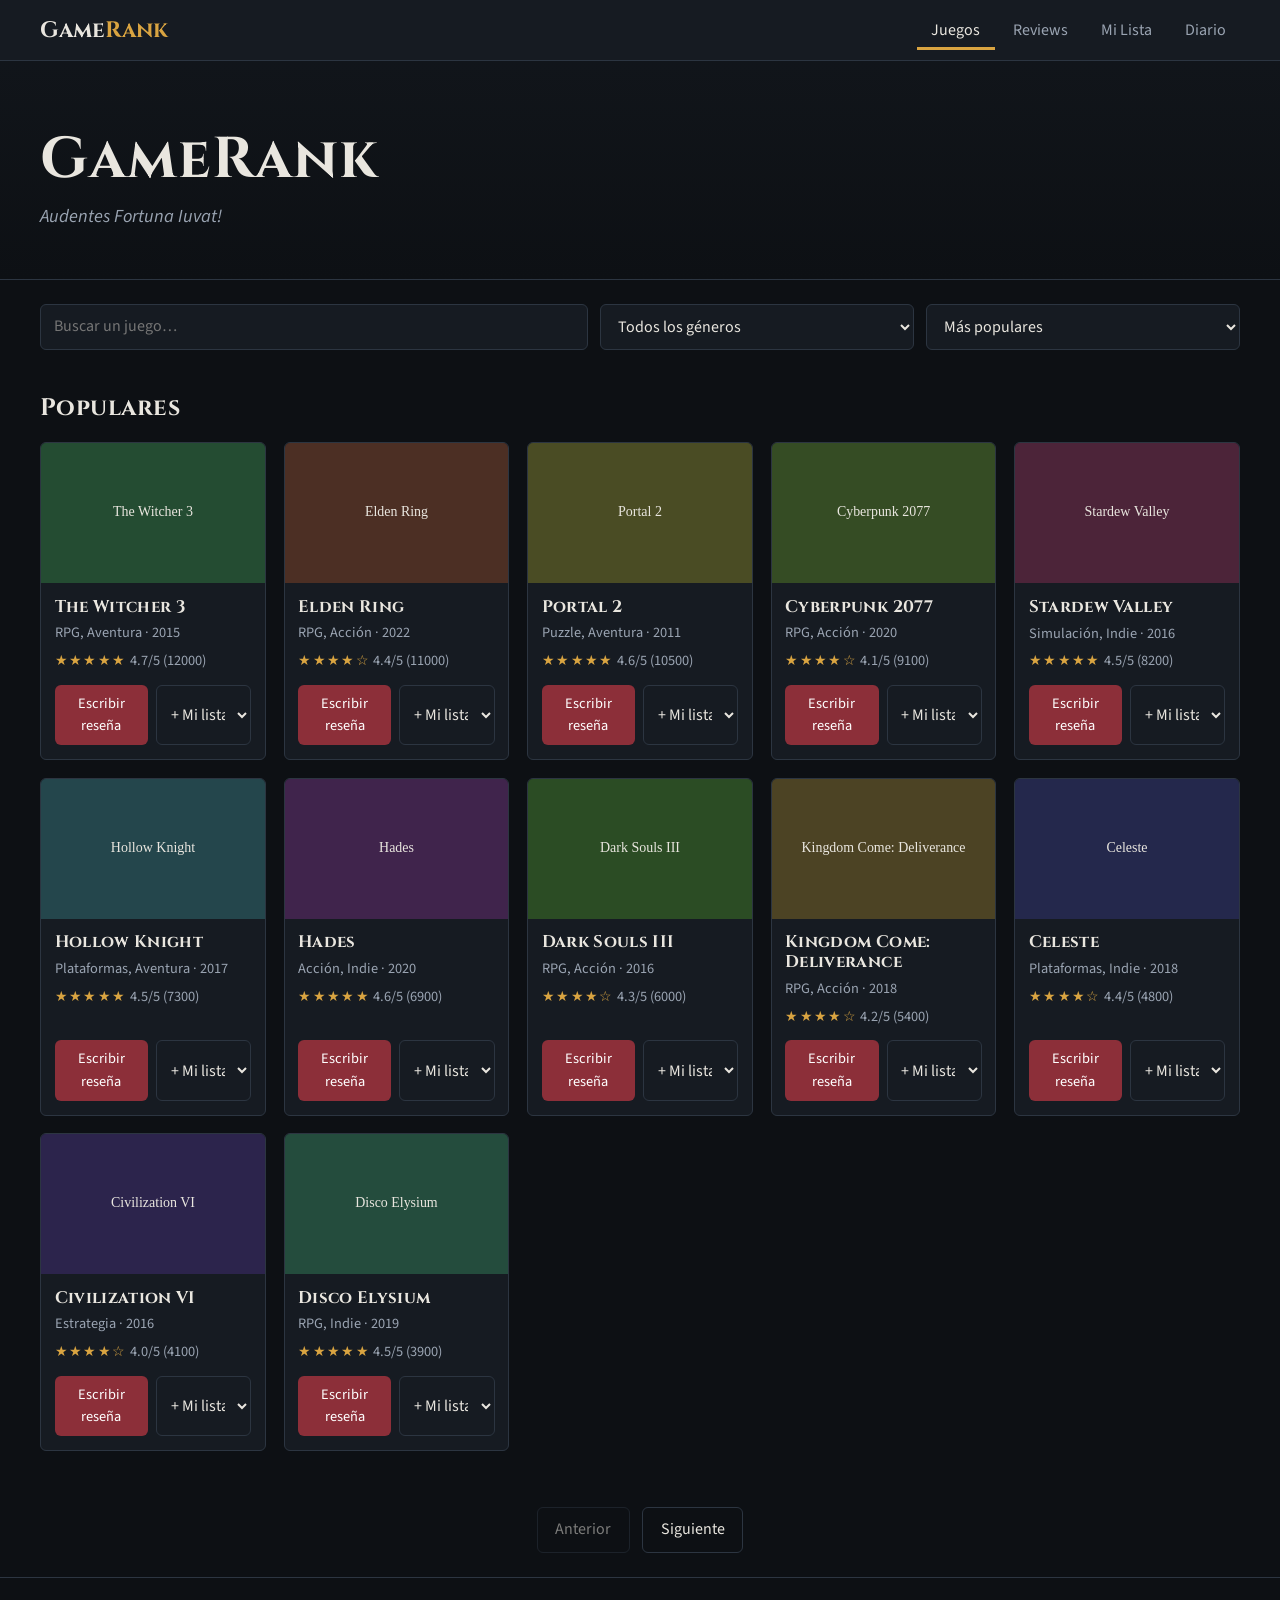
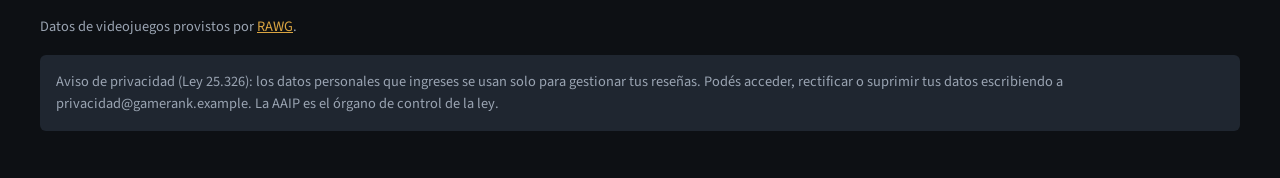
==== Gamerank_v3/index.html @ 9281ad5b "Gamerank v3 agregado con paginas de wishlist y diario, cambio de funcionalidades en index y reviews" ====
<!DOCTYPE html>
<html lang="es">
<head>
  <meta charset="UTF-8">
  <meta name="viewport" content="width=device-width, initial-scale=1.0">
  <meta name="description" content="GameRank: descubrí, puntuá y reseñá videojuegos.">
  <title>Juegos · GameRank</title>
  <link rel="preconnect" href="https://fonts.googleapis.com">
  <link href="https://fonts.googleapis.com/css2?family=Cinzel:wght@600;700&family=Source+Sans+3:wght@400;600&display=swap" rel="stylesheet">
  <link rel="stylesheet" href="css/styles.css">
</head>
<body>
  <header class="site-header">
    <div class="container">
      <a class="logo" href="index.html">Game<span>Rank</span></a>
      <button class="nav-toggle" aria-expanded="false" aria-controls="nav">Menú</button>
      <nav class="nav" id="nav" aria-label="Principal">
        <a href="index.html" aria-current="page">Juegos</a>
        <a href="reviews.html">Reviews</a>
        <a href="wishlist.html">Mi Lista</a>
        <a href="diario.html">Diario</a>
      </nav>
    </div>
  </header>

  <main>
    <section class="hero" style="--hero-img: url('imagenes/banner.webp');">
      <div class="container">
        <h1>GameRank</h1>
        <p>Audentes Fortuna Iuvat!</p>
      </div>
    </section>

    <div class="container">
      <form class="toolbar" id="filtros" role="search">
        <label class="sr-only" for="q">Buscar juego</label>
        <input type="search" id="q" placeholder="Buscar un juego…">
        <label class="sr-only" for="genero">Género</label>
        <select id="genero"><option value="">Todos los géneros</option></select>
        <label class="sr-only" for="orden">Ordenar por</label>
        <select id="orden">
          <option value="-added">Más populares</option>
          <option value="-rating">Mejor puntuados</option>
          <option value="-released">Más recientes</option>
          <option value="name">Nombre (A-Z)</option>
        </select>
      </form>

      <h2 id="titulo-lista">Populares</h2>
      <div id="resultados" class="grid" aria-live="polite"></div>
      <div id="pager" class="toolbar" style="justify-content:center"></div>
    </div>
  </main>

  <footer class="site-footer">
    <div class="container">
      <p>Datos de videojuegos provistos por <a href="https://rawg.io" target="_blank" rel="noopener">RAWG</a>.</p>
      <p class="privacy">Aviso de privacidad (Ley 25.326): los datos personales que ingreses se usan solo para gestionar tus reseñas. Podés acceder, rectificar o suprimir tus datos escribiendo a privacidad@gamerank.example. La AAIP es el órgano de control de la ley.</p>
    </div>
  </footer>

  <script src="js/demo-data.js"></script>
  <script src="js/app.js"></script>
  <script>
    const res = $('#resultados'), pager = $('#pager');
    let page = 1, guardados = new Map();

    async function cargarGeneros() {
      try {
        const data = await rawg('genres');
        $('#genero').append(...data.results.map(g => el('option', { value: g.slug }, g.name)));
      } catch { /* los filtros siguen funcionando sin géneros */ }
    }

    /* Dropdown "+ Mi lista": agrega el juego con el estado elegido o, si ya está, cambia su estado */
    function selectorLista(j, estadoActual) {
      const sel = el('select', { class: 'estado-select', 'aria-label': `Agregar ${j.name} a mi lista` },
        el('option', { value: '', disabled: true, selected: !estadoActual }, '+ Mi lista'),
        ...ESTADOS_LISTA.map(e => el('option', { value: e, selected: e === estadoActual }, e)));
      sel.addEventListener('change', async () => {
        if (guardados.has(j.id)) await WishlistStore.setEstado(j.id, sel.value);
        else await WishlistStore.add({
          id: j.id, name: j.name, background_image: j.background_image,
          genres: j.genres.map(g => g.name), released: j.released,
          rating: j.rating, ratings_count: j.ratings_count
        }, sel.value);
        guardados.set(j.id, sel.value);
      });
      return sel;
    }

    function tarjeta(j, estadoActual) {
      const generos = j.genres.map(g => g.name).slice(0, 2).join(', ') || 'Sin género';
      const anio = j.released ? j.released.slice(0, 4) : 's/f';
      return el('article', { class: 'card' },
        el('img', { src: j.background_image || '', alt: `Portada de ${j.name}`, loading: 'lazy' }),
        el('div', { class: 'card-body' },
          el('h3', {}, j.name),
          el('p', { class: 'meta' }, `${generos} · ${anio}`),
          el('p', { class: 'meta' }, el('span', { class: 'stars', 'aria-hidden': 'true' }, stars(Math.round(j.rating))), ` ${j.rating.toFixed(1)}/5 (${j.ratings_count})`),
          el('div', { class: 'card-actions' },
            el('a', { class: 'btn', href: `reviews.html?id=${j.id}&nombre=${encodeURIComponent(j.name)}` }, 'Escribir reseña'),
            selectorLista(j, estadoActual)
          )
        ));
    }

    async function buscar() {
      showStatus(res, 'Cargando juegos…');
      const q = $('#q').value.trim();
      try {
        const data = await rawg('games', { page, page_size: 12, search: q, genres: $('#genero').value, ordering: $('#orden').value });
        $('#titulo-lista').textContent = q ? `Resultados para “${q}”` : 'Populares';
        if (!data.results.length) return showStatus(res, 'No encontramos juegos con esos filtros. Probá otra búsqueda.');
        guardados = new Map((await WishlistStore.all()).map(x => [x.id, x.estado]));
        res.replaceChildren(...data.results.map(j => tarjeta(j, guardados.get(j.id))));
        pager.replaceChildren(
          el('button', { class: 'btn btn-ghost', disabled: page === 1, onclick: () => { page--; buscar(); } }, 'Anterior'),
          el('button', { class: 'btn btn-ghost', disabled: !data.next, onclick: () => { page++; buscar(); } }, 'Siguiente')
        );
      } catch (e) { showStatus(res, e.message, 'error'); pager.replaceChildren(); }
    }

    $('#filtros').addEventListener('submit', e => e.preventDefault());
    $('#q').addEventListener('input', debounce(() => { page = 1; buscar(); }));
    $('#genero').addEventListener('change', () => { page = 1; buscar(); });
    $('#orden').addEventListener('change', () => { page = 1; buscar(); });
    cargarGeneros(); buscar();
  </script>
</body>
</html>
---- Gamerank_v3/css/styles.css ----
/* ===== GameRank – estilos compartidos ===== */
:root {
  --bg: #0d1014;
  --surface: #161b22;
  --surface-2: #1f2630;
  --line: #2c3541;
  --text: #e9e6df;
  --muted: #9aa4b2;
  --gold: #d9a441;      /* estrellas y acentos */
  --wine: #8c2f39;      /* botones primarios */
  --wine-hover: #a63a46;
  --error: #ff8a80;
  --radius: 6px;
}
*, *::before, *::after { box-sizing: border-box; }
html { scroll-behavior: smooth; }
body {
  margin: 0; background: var(--bg); color: var(--text);
  font-family: 'Source Sans 3', 'Trebuchet MS', sans-serif; line-height: 1.55;
}
h1, h2, h3 { font-family: 'Cinzel', Georgia, serif; letter-spacing: .02em; line-height: 1.2; }
a { color: var(--gold); }
:focus-visible { outline: 3px solid var(--gold); outline-offset: 2px; }
.sr-only { position: absolute; width: 1px; height: 1px; overflow: hidden; clip: rect(0 0 0 0); }
.container { width: min(1200px, 100% - 2rem); margin-inline: auto; }

/* ----- Header / navegación ----- */
.site-header { position: sticky; top: 0; z-index: 10; background: var(--surface); border-bottom: 1px solid var(--line); }
.site-header .container { display: flex; align-items: center; justify-content: space-between; gap: 1rem; padding-block: .6rem; }
.logo { font-family: 'Cinzel', Georgia, serif; font-size: 1.4rem; font-weight: 700; color: var(--text); text-decoration: none; }
.logo span { color: var(--gold); }
.nav { display: flex; gap: .25rem; }
.nav a { color: var(--muted); text-decoration: none; padding: .5rem .9rem; border-radius: var(--radius); }
.nav a:hover { color: var(--text); background: var(--surface-2); }
.nav a[aria-current="page"] { color: var(--text); box-shadow: inset 0 -3px 0 var(--gold); border-radius: 0; }
.nav-toggle { display: none; background: none; border: 1px solid var(--line); color: var(--text); padding: .4rem .7rem; border-radius: var(--radius); font-size: 1rem; }
@media (max-width: 640px) {
  .nav-toggle { display: block; }
  .nav { display: none; position: absolute; top: 100%; left: 0; right: 0; flex-direction: column; background: var(--surface); border-bottom: 1px solid var(--line); padding: .5rem 1rem; }
  .nav.open { display: flex; }
}

/* ----- Hero ----- */
.hero { padding: 4rem 0 3rem; border-bottom: 1px solid var(--line);
  background: linear-gradient(180deg, rgba(13,16,20,.55), var(--bg)), var(--hero-img, none) center/cover, var(--surface); }
.hero h1 { font-size: clamp(2rem, 6vw, 3.6rem); margin: 0; }
.hero p { margin: .5rem 0 0; font-style: italic; color: var(--muted); font-size: 1.15rem; }

/* ----- Controles ----- */
.toolbar { display: flex; flex-wrap: wrap; gap: .75rem; padding-block: 1.5rem; }
input, select, textarea, button { font: inherit; }
input[type="search"], input[type="text"], input[type="email"], select, textarea {
  background: var(--surface); color: var(--text); border: 1px solid var(--line);
  border-radius: var(--radius); padding: .6rem .8rem; width: 100%;
}
.toolbar input[type="search"] { flex: 2 1 240px; }
.toolbar select { flex: 1 1 160px; width: auto; }
.btn { background: var(--wine); color: #fff; border: 0; border-radius: var(--radius); padding: .6rem 1.1rem; cursor: pointer; text-decoration: none; display: inline-block; }
.btn:hover { background: var(--wine-hover); }
.btn:disabled { opacity: .5; cursor: not-allowed; }
.btn-ghost { background: transparent; border: 1px solid var(--line); color: var(--text); }
.btn-ghost:hover { background: var(--surface-2); }

/* ----- Grilla de juegos (CSS Grid, sin floats) ----- */
.grid { display: grid; grid-template-columns: repeat(auto-fill, minmax(220px, 1fr)); gap: 1.1rem; padding-bottom: 2rem; }
.card { background: var(--surface); border: 1px solid var(--line); border-radius: var(--radius); overflow: hidden; display: flex; flex-direction: column; }
.card:hover { border-color: var(--gold); }
.card img { width: 100%; aspect-ratio: 16/10; object-fit: cover; display: block; background: var(--surface-2); }
.card-body { padding: .85rem; display: flex; flex-direction: column; gap: .35rem; flex: 1; }
.card h3 { margin: 0; font-size: 1.05rem; }
.meta { color: var(--muted); font-size: .9rem; margin: 0; }
.card .btn { margin-top: auto; text-align: center; }
.stars { color: var(--gold); letter-spacing: .1em; white-space: nowrap; }

/* ----- Estados (cargando / error / vacío) ----- */
.status { padding: 2rem; text-align: center; color: var(--muted); border: 1px dashed var(--line); border-radius: var(--radius); margin-bottom: 2rem; }
.status.error { color: var(--error); border-color: var(--error); }

/* ----- Reviews ----- */
.layout-2col { display: grid; grid-template-columns: minmax(280px, 380px) 1fr; gap: 2rem; padding-block: 2rem; align-items: start; }
@media (max-width: 800px) { .layout-2col { grid-template-columns: 1fr; } }
.panel { background: var(--surface); border: 1px solid var(--line); border-radius: var(--radius); padding: 1.25rem; }
.panel h2 { margin-top: 0; font-size: 1.3rem; }
.field { margin-bottom: 1rem; }
.field label, .field legend { display: block; margin-bottom: .3rem; font-weight: 600; }
.field-error { color: var(--error); font-size: .9rem; min-height: 1.2em; margin: .2rem 0 0; }
fieldset { border: 0; padding: 0; margin: 0 0 1rem; }
.check { display: flex; gap: .5rem; align-items: flex-start; font-size: .92rem; color: var(--muted); }
.check input { margin-top: .3rem; }

/* Selector de estrellas accesible: radios + labels */
.star-input { display: inline-flex; flex-direction: row-reverse; justify-content: flex-end; }
.star-input input { position: absolute; opacity: 0; }
.star-input label { font-size: 2rem; color: var(--line); cursor: pointer; margin: 0; line-height: 1; padding-right: .1em; }
.star-input label:hover, .star-input label:hover ~ label,
.star-input input:checked ~ label { color: var(--gold); }
.star-input input:focus-visible + label { outline: 3px solid var(--gold); outline-offset: 2px; }

.review { border-bottom: 1px solid var(--line); padding: 1rem 0; display: grid; gap: .3rem; }
.review:last-child { border-bottom: 0; }
.review h3 { margin: 0; font-size: 1.1rem; }
.review p { margin: 0; }
.review-actions { display: flex; gap: .5rem; margin-top: .4rem; }
.list-head { display: flex; justify-content: space-between; align-items: center; gap: 1rem; flex-wrap: wrap; margin-bottom: .5rem; }
.list-head select { width: auto; }

/* ----- Wishlist ----- */
.card-actions { margin-top: auto; display: flex; gap: .5rem; flex-wrap: wrap; padding-top: .4rem; }
.card-actions .btn { flex: 1; margin-top: 0; font-size: .9rem; padding: .5rem .6rem; text-align: center; }
.tabs { display: flex; flex-wrap: wrap; gap: .5rem; padding-block: 1.5rem 1rem; }
.tab { background: var(--surface); color: var(--muted); border: 1px solid var(--line); border-radius: 999px; padding: .45rem 1rem; cursor: pointer; }
.tab:hover { color: var(--text); }
.tab[aria-pressed="true"] { background: var(--gold); border-color: var(--gold); color: #1a1405; font-weight: 600; }
.card select { padding: .4rem .6rem; }
.page-head { padding-top: 1.75rem; }
.page-head h2 { margin: 0 0 .25rem; }

/* ----- Footer + aviso de privacidad ----- */
.site-footer { border-top: 1px solid var(--line); padding: 1.5rem 0 2rem; color: var(--muted); font-size: .9rem; }
.privacy { background: var(--surface-2); padding: 1rem; border-radius: var(--radius); margin-top: 1rem; }
@media (prefers-reduced-motion: reduce) { html { scroll-behavior: auto; } }
.grid > .status { grid-column: 1 / -1; }

.card-actions select { flex: 1; min-width: 0; }

/* ----- Diario / perfil ----- */
.profile-head { display: flex; align-items: center; gap: 1rem; padding-block: 2rem 1rem; }
.avatar { width: 64px; height: 64px; border-radius: 50%; background: var(--wine); display: grid; place-items: center; font-family: 'Cinzel', Georgia, serif; font-size: 1.8rem; }
.profile-head h1 { margin: 0; font-size: 1.8rem; }
.stats { display: grid; grid-template-columns: repeat(auto-fit, minmax(150px, 1fr)); gap: 1rem; margin-bottom: 1.5rem; }
.stat { background: var(--surface); border: 1px solid var(--line); border-radius: var(--radius); padding: 1rem; }
.stat strong { display: block; font-family: 'Cinzel', Georgia, serif; font-size: 2rem; color: var(--gold); line-height: 1.1; }
.stat span { color: var(--muted); font-size: .9rem; }
.dist-row { display: grid; grid-template-columns: 3.2rem 1fr 2rem; gap: .6rem; align-items: center; margin-bottom: .35rem; font-size: .9rem; }
.dist-bar { background: var(--surface-2); height: .7rem; border-radius: 99px; overflow: hidden; }
.dist-bar > i { display: block; height: 100%; background: var(--gold); }
.month { font-size: 1rem; text-transform: capitalize; color: var(--muted); border-bottom: 1px solid var(--line); padding-bottom: .4rem; margin: 1.5rem 0 .5rem; }
.entry { display: grid; grid-template-columns: 2.5rem 1fr auto; gap: .9rem; padding: .8rem 0; border-bottom: 1px solid var(--line); align-items: start; }
.entry .day { font-family: 'Cinzel', Georgia, serif; font-size: 1.4rem; color: var(--muted); text-align: center; }
.entry h3 { margin: 0; font-size: 1.05rem; }
.entry p { margin: .2rem 0 0; }
.badge { display: inline-block; font-size: .8rem; padding: .15rem .6rem; border-radius: 99px; border: 1px solid var(--line); color: var(--muted); align-self: flex-start; }
.badge[data-estado="Quiero jugarlo"] { color: var(--gold); border-color: var(--gold); }
.badge[data-estado="Abandonado"] { color: var(--error); border-color: var(--error); }
.profile-list { padding-bottom: 2rem; }
.profile-list .tabs { padding-block: .5rem 1rem; }
.grid.compact { grid-template-columns: repeat(auto-fill, minmax(170px, 1fr)); }
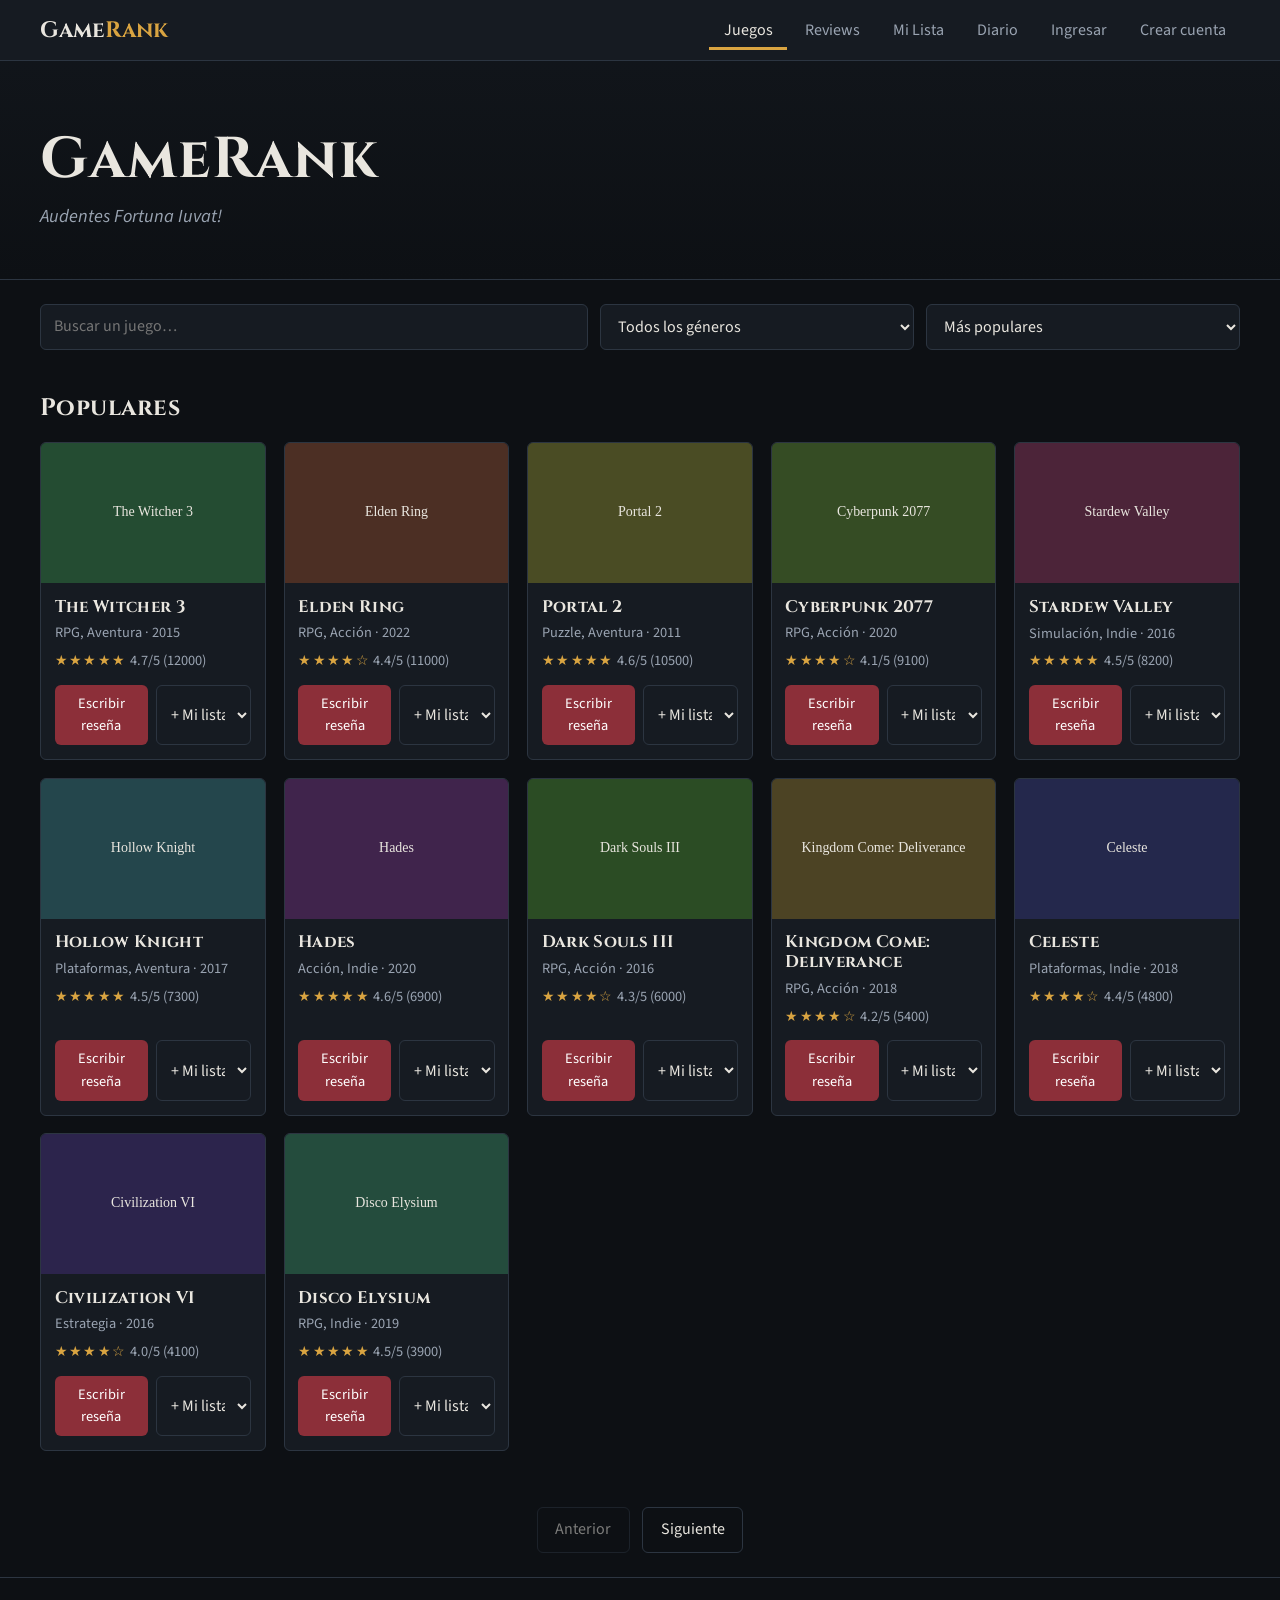
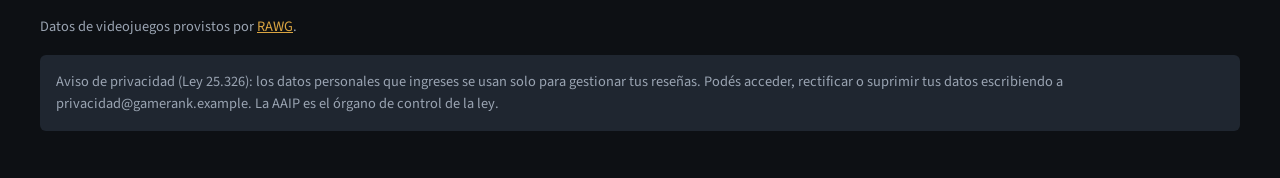
==== commit a9fd22ce: "Add login and registration frontend" ====
--- a/Gamerank_v3/index.html
+++ b/Gamerank_v3/index.html
@@ -8,6 +8,7 @@
   <link rel="preconnect" href="https://fonts.googleapis.com">
   <link href="https://fonts.googleapis.com/css2?family=Cinzel:wght@600;700&family=Source+Sans+3:wght@400;600&display=swap" rel="stylesheet">
   <link rel="stylesheet" href="css/styles.css">
+  <link rel="stylesheet" href="css/auth.css">
 </head>
 <body>
   <header class="site-header">
@@ -19,9 +20,14 @@
         <a href="reviews.html">Reviews</a>
         <a href="wishlist.html">Mi Lista</a>
         <a href="diario.html">Diario</a>
+        <div class="auth-nav" id="auth-nav">
+          <a href="login.html">Ingresar</a>
+          <a href="register.html">Crear cuenta</a>
+        </div>
       </nav>
     </div>
   </header>
+  <p class="container session-status" id="session-status" role="status" hidden></p>
 
   <main>
     <section class="hero" style="--hero-img: url('imagenes/banner.webp');">
@@ -61,6 +67,7 @@
 
   <script src="js/demo-data.js"></script>
   <script src="js/app.js"></script>
+  <script src="js/auth.js"></script>
   <script>
     const res = $('#resultados'), pager = $('#pager');
     let page = 1, guardados = new Map();
--- a/Gamerank_v3/css/auth.css
+++ b/Gamerank_v3/css/auth.css
@@ -0,0 +1,27 @@
+[hidden] { display: none !important; }
+.site-header .container { flex-wrap: wrap; }
+.nav { align-items: center; flex-wrap: wrap; }
+.auth-nav { display: flex; align-items: center; gap: .25rem; flex-wrap: wrap; }
+.session-user { color: var(--gold); padding: .5rem .9rem; overflow-wrap: anywhere; max-width: 16rem; }
+.auth-nav .btn { padding: .5rem .9rem; }
+.session-status { color: var(--gold); padding-block: .75rem; margin-block: 0; overflow-wrap: anywhere; }
+.auth-main { min-height: 70vh; padding-block: clamp(2rem, 6vw, 4rem); }
+.auth-panel { width: min(100%, 480px); margin-inline: auto; padding: clamp(1.25rem, 4vw, 2rem); }
+.auth-panel h1 { margin: 0 0 .5rem; font-size: clamp(1.5rem, 5vw, 2rem); }
+.auth-intro { color: var(--muted); margin: 0 0 1.5rem; }
+.auth-panel input[type="password"] { background: var(--surface); color: var(--text); border: 1px solid var(--line); border-radius: var(--radius); padding: .6rem .8rem; width: 100%; }
+.auth-panel [aria-invalid="true"] { border-color: var(--error); }
+.auth-panel .check { display: flex; font-weight: 400; }
+.auth-panel .check input { flex-shrink: 0; accent-color: var(--gold); }
+.auth-panel .btn { width: 100%; }
+.auth-panel .field-error:empty { display: none; }
+.auth-panel .meta { margin-top: .35rem; }
+.auth-switch { text-align: center; margin: 1.25rem 0 0; }
+.auth-form-status { color: var(--error); overflow-wrap: anywhere; margin: 0 0 1rem; }
+.auth-form-status:empty { display: none; }
+@media (max-width: 640px) {
+  .nav { align-items: stretch; }
+  .auth-nav { align-items: stretch; flex-direction: column; border-top: 1px solid var(--line); margin-top: .25rem; padding-top: .5rem; }
+  .session-user { max-width: none; }
+  .auth-nav .btn { text-align: left; }
+}
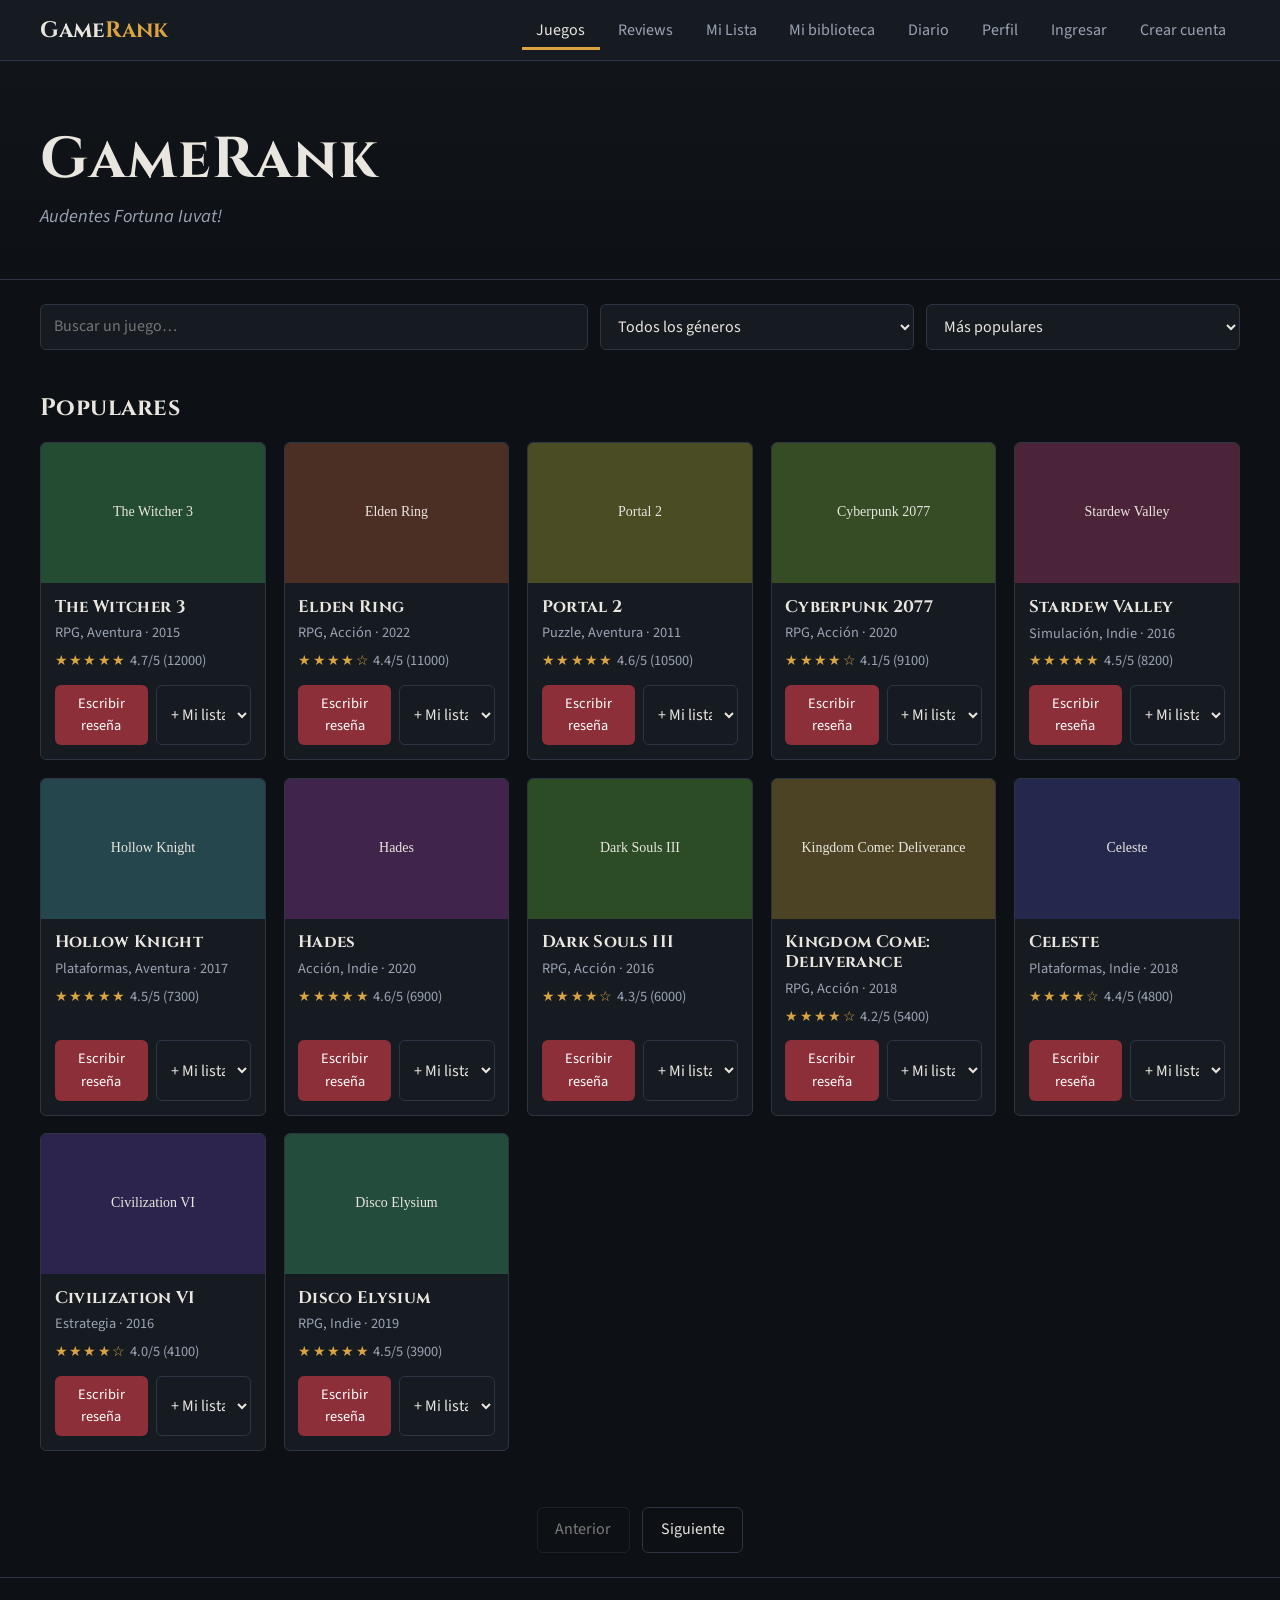
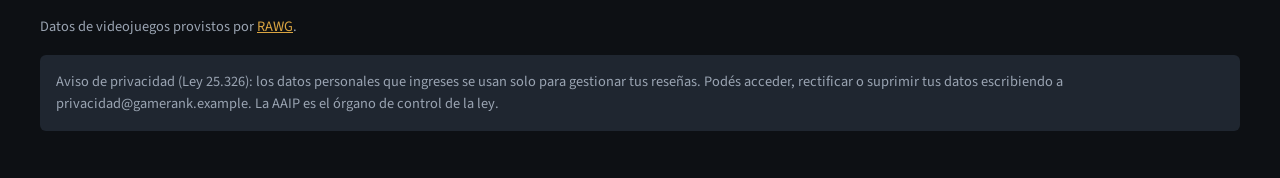
==== commit 11b61c9e: "Agrego links de biblioteca y perfil al menú" ====
--- a/Gamerank_v3/index.html
+++ b/Gamerank_v3/index.html
@@ -16,15 +16,17 @@
       <a class="logo" href="index.html">Game<span>Rank</span></a>
       <button class="nav-toggle" aria-expanded="false" aria-controls="nav">Menú</button>
       <nav class="nav" id="nav" aria-label="Principal">
-        <a href="index.html" aria-current="page">Juegos</a>
-        <a href="reviews.html">Reviews</a>
-        <a href="wishlist.html">Mi Lista</a>
-        <a href="diario.html">Diario</a>
-        <div class="auth-nav" id="auth-nav">
-          <a href="login.html">Ingresar</a>
-          <a href="register.html">Crear cuenta</a>
-        </div>
-      </nav>
+  <a href="index.html" aria-current="page">Juegos</a>
+  <a href="reviews.html">Reviews</a>
+  <a href="wishlist.html">Mi Lista</a>
+  <a href="biblioteca.html">Mi biblioteca</a>
+  <a href="diario.html">Diario</a>
+  <a href="perfil.html">Perfil</a>
+  <div class="auth-nav" id="auth-nav">
+    <a href="login.html">Ingresar</a>
+    <a href="register.html">Crear cuenta</a>
+  </div>
+</nav>
     </div>
   </header>
   <p class="container session-status" id="session-status" role="status" hidden></p>
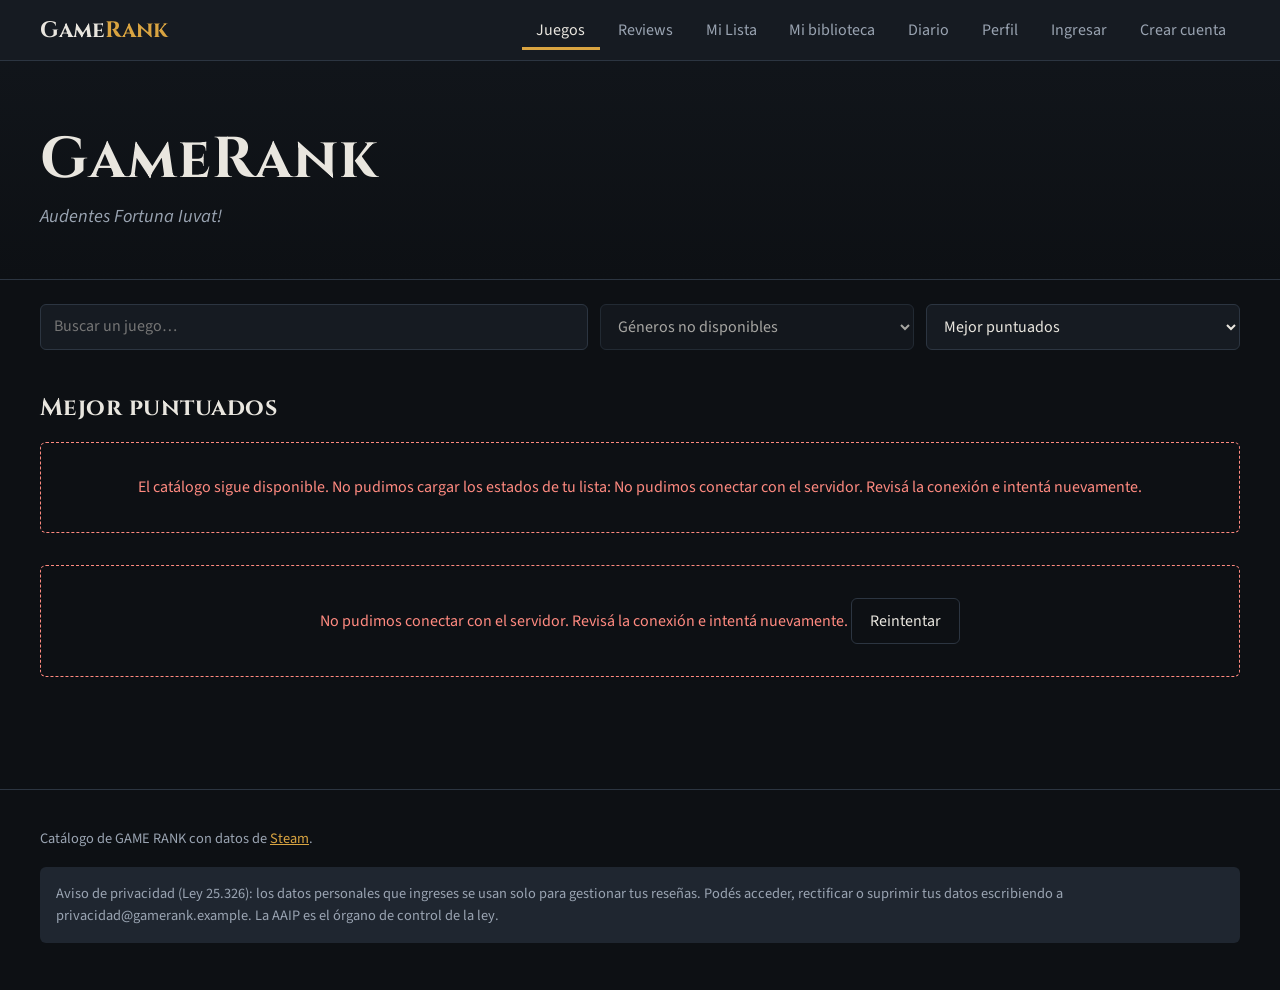
==== commit fb235297: "Integrate frontend backend and account editing" ====
--- a/Gamerank_v3/index.html
+++ b/Gamerank_v3/index.html
@@ -42,19 +42,20 @@
     <div class="container">
       <form class="toolbar" id="filtros" role="search">
         <label class="sr-only" for="q">Buscar juego</label>
-        <input type="search" id="q" placeholder="Buscar un juego…">
+        <input type="search" id="q" placeholder="Buscar un juego…" maxlength="100">
         <label class="sr-only" for="genero">Género</label>
         <select id="genero"><option value="">Todos los géneros</option></select>
         <label class="sr-only" for="orden">Ordenar por</label>
         <select id="orden">
-          <option value="-added">Más populares</option>
-          <option value="-rating">Mejor puntuados</option>
-          <option value="-released">Más recientes</option>
-          <option value="name">Nombre (A-Z)</option>
+          <option value="puntuacion">Mejor puntuados</option>
+          <option value="lanzamiento">Más recientes</option>
+          <option value="titulo">Nombre (A-Z)</option>
         </select>
       </form>
 
-      <h2 id="titulo-lista">Populares</h2>
+      <h2 id="titulo-lista">Mejor puntuados</h2>
+      <div id="catalogo-aviso" aria-live="polite"></div>
+      <div id="personal-aviso" aria-live="polite"></div>
       <div id="resultados" class="grid" aria-live="polite"></div>
       <div id="pager" class="toolbar" style="justify-content:center"></div>
     </div>
@@ -62,79 +63,14 @@
 
   <footer class="site-footer">
     <div class="container">
-      <p>Datos de videojuegos provistos por <a href="https://rawg.io" target="_blank" rel="noopener">RAWG</a>.</p>
+      <p>Catálogo de GAME RANK con datos de <a href="https://store.steampowered.com" target="_blank" rel="noopener">Steam</a>.</p>
       <p class="privacy">Aviso de privacidad (Ley 25.326): los datos personales que ingreses se usan solo para gestionar tus reseñas. Podés acceder, rectificar o suprimir tus datos escribiendo a privacidad@gamerank.example. La AAIP es el órgano de control de la ley.</p>
     </div>
   </footer>
 
-  <script src="js/demo-data.js"></script>
   <script src="js/app.js"></script>
+  <script src="js/api.js"></script>
   <script src="js/auth.js"></script>
-  <script>
-    const res = $('#resultados'), pager = $('#pager');
-    let page = 1, guardados = new Map();
-
-    async function cargarGeneros() {
-      try {
-        const data = await rawg('genres');
-        $('#genero').append(...data.results.map(g => el('option', { value: g.slug }, g.name)));
-      } catch { /* los filtros siguen funcionando sin géneros */ }
-    }
-
-    /* Dropdown "+ Mi lista": agrega el juego con el estado elegido o, si ya está, cambia su estado */
-    function selectorLista(j, estadoActual) {
-      const sel = el('select', { class: 'estado-select', 'aria-label': `Agregar ${j.name} a mi lista` },
-        el('option', { value: '', disabled: true, selected: !estadoActual }, '+ Mi lista'),
-        ...ESTADOS_LISTA.map(e => el('option', { value: e, selected: e === estadoActual }, e)));
-      sel.addEventListener('change', async () => {
-        if (guardados.has(j.id)) await WishlistStore.setEstado(j.id, sel.value);
-        else await WishlistStore.add({
-          id: j.id, name: j.name, background_image: j.background_image,
-          genres: j.genres.map(g => g.name), released: j.released,
-          rating: j.rating, ratings_count: j.ratings_count
-        }, sel.value);
-        guardados.set(j.id, sel.value);
-      });
-      return sel;
-    }
-
-    function tarjeta(j, estadoActual) {
-      const generos = j.genres.map(g => g.name).slice(0, 2).join(', ') || 'Sin género';
-      const anio = j.released ? j.released.slice(0, 4) : 's/f';
-      return el('article', { class: 'card' },
-        el('img', { src: j.background_image || '', alt: `Portada de ${j.name}`, loading: 'lazy' }),
-        el('div', { class: 'card-body' },
-          el('h3', {}, j.name),
-          el('p', { class: 'meta' }, `${generos} · ${anio}`),
-          el('p', { class: 'meta' }, el('span', { class: 'stars', 'aria-hidden': 'true' }, stars(Math.round(j.rating))), ` ${j.rating.toFixed(1)}/5 (${j.ratings_count})`),
-          el('div', { class: 'card-actions' },
-            el('a', { class: 'btn', href: `reviews.html?id=${j.id}&nombre=${encodeURIComponent(j.name)}` }, 'Escribir reseña'),
-            selectorLista(j, estadoActual)
-          )
-        ));
-    }
-
-    async function buscar() {
-      showStatus(res, 'Cargando juegos…');
-      const q = $('#q').value.trim();
-      try {
-        const data = await rawg('games', { page, page_size: 12, search: q, genres: $('#genero').value, ordering: $('#orden').value });
-        $('#titulo-lista').textContent = q ? `Resultados para “${q}”` : 'Populares';
-        if (!data.results.length) return showStatus(res, 'No encontramos juegos con esos filtros. Probá otra búsqueda.');
-        guardados = new Map((await WishlistStore.all()).map(x => [x.id, x.estado]));
-        res.replaceChildren(...data.results.map(j => tarjeta(j, guardados.get(j.id))));
-        pager.replaceChildren(
-          el('button', { class: 'btn btn-ghost', disabled: page === 1, onclick: () => { page--; buscar(); } }, 'Anterior'),
-          el('button', { class: 'btn btn-ghost', disabled: !data.next, onclick: () => { page++; buscar(); } }, 'Siguiente')
-        );
-      } catch (e) { showStatus(res, e.message, 'error'); pager.replaceChildren(); }
-    }
-
-    $('#filtros').addEventListener('submit', e => e.preventDefault());
-    $('#q').addEventListener('input', debounce(() => { page = 1; buscar(); }));
-    $('#genero').addEventListener('change', () => { page = 1; buscar(); });
-    $('#orden').addEventListener('change', () => { page = 1; buscar(); });
-    cargarGeneros(); buscar();
-  </script>
+  <script src="js/catalogo.js"></script>
 </body>
 </html>
--- a/Gamerank_v3/css/styles.css
+++ b/Gamerank_v3/css/styles.css
@@ -49,7 +49,7 @@
 /* ----- Controles ----- */
 .toolbar { display: flex; flex-wrap: wrap; gap: .75rem; padding-block: 1.5rem; }
 input, select, textarea, button { font: inherit; }
-input[type="search"], input[type="text"], input[type="email"], select, textarea {
+input[type="search"], input[type="text"], input[type="email"], .field input[type="password"], select, textarea {
   background: var(--surface); color: var(--text); border: 1px solid var(--line);
   border-radius: var(--radius); padding: .6rem .8rem; width: 100%;
 }
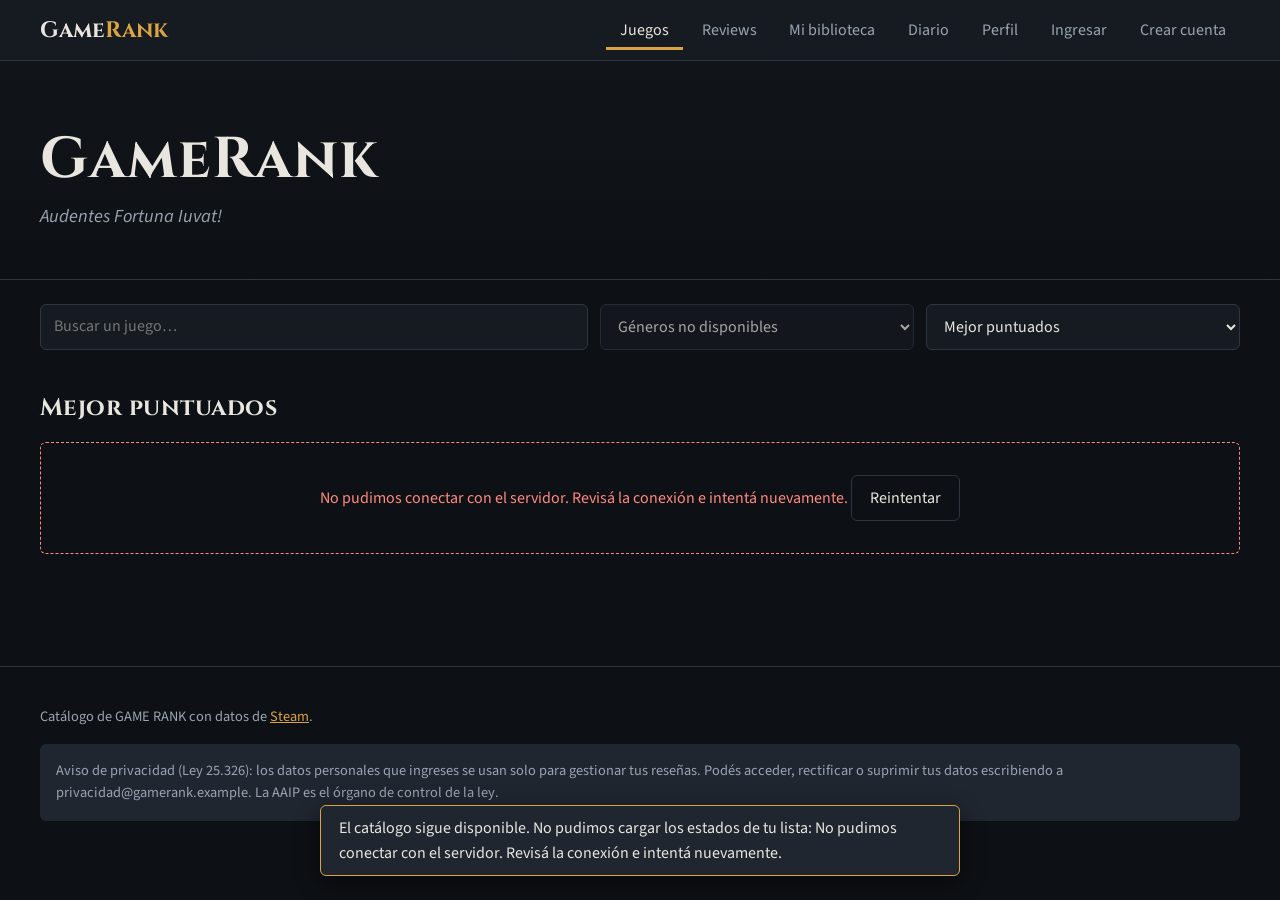
==== commit dd84d5bc: "Agregar pantalla de administracion para moderacion, roles, auditoria y respaldos" ====
--- a/Gamerank_v3/index.html
+++ b/Gamerank_v3/index.html
@@ -11,28 +11,8 @@
   <link rel="stylesheet" href="css/auth.css">
 </head>
 <body>
-  <header class="site-header">
-    <div class="container">
-      <a class="logo" href="index.html">Game<span>Rank</span></a>
-      <button class="nav-toggle" aria-expanded="false" aria-controls="nav">Menú</button>
-      <nav class="nav" id="nav" aria-label="Principal">
-  <a href="index.html" aria-current="page">Juegos</a>
-  <a href="reviews.html">Reviews</a>
-  <a href="wishlist.html">Mi Lista</a>
-  <a href="biblioteca.html">Mi biblioteca</a>
-  <a href="diario.html">Diario</a>
-  <a href="perfil.html">Perfil</a>
-  <div class="auth-nav" id="auth-nav">
-    <a href="login.html">Ingresar</a>
-    <a href="register.html">Crear cuenta</a>
-  </div>
-</nav>
-    </div>
-  </header>
-  <p class="container session-status" id="session-status" role="status" hidden></p>
-
   <main>
-    <section class="hero" style="--hero-img: url('imagenes/banner.webp');">
+    <section class="hero">
       <div class="container">
         <h1>GameRank</h1>
         <p>Audentes Fortuna Iuvat!</p>
@@ -55,7 +35,7 @@
 
       <h2 id="titulo-lista">Mejor puntuados</h2>
       <div id="catalogo-aviso" aria-live="polite"></div>
-      <div id="personal-aviso" aria-live="polite"></div>
+      <p id="personal-aviso" class="aviso-flotante" role="status" aria-live="polite"></p>
       <div id="resultados" class="grid" aria-live="polite"></div>
       <div id="pager" class="toolbar" style="justify-content:center"></div>
     </div>
--- a/Gamerank_v3/css/styles.css
+++ b/Gamerank_v3/css/styles.css
@@ -1,4 +1,3 @@
-/* ===== GameRank – estilos compartidos ===== */
 :root {
   --bg: #0d1014;
   --surface: #161b22;
@@ -6,9 +5,7 @@
   --line: #2c3541;
   --text: #e9e6df;
   --muted: #9aa4b2;
-  --gold: #d9a441;      /* estrellas y acentos */
-  --wine: #8c2f39;      /* botones primarios */
-  --wine-hover: #a63a46;
+  --gold: #d9a441;        --wine: #8c2f39;        --wine-hover: #a63a46;
   --error: #ff8a80;
   --radius: 6px;
 }
@@ -24,7 +21,6 @@
 .sr-only { position: absolute; width: 1px; height: 1px; overflow: hidden; clip: rect(0 0 0 0); }
 .container { width: min(1200px, 100% - 2rem); margin-inline: auto; }
 
-/* ----- Header / navegación ----- */
 .site-header { position: sticky; top: 0; z-index: 10; background: var(--surface); border-bottom: 1px solid var(--line); }
 .site-header .container { display: flex; align-items: center; justify-content: space-between; gap: 1rem; padding-block: .6rem; }
 .logo { font-family: 'Cinzel', Georgia, serif; font-size: 1.4rem; font-weight: 700; color: var(--text); text-decoration: none; }
@@ -34,19 +30,17 @@
 .nav a:hover { color: var(--text); background: var(--surface-2); }
 .nav a[aria-current="page"] { color: var(--text); box-shadow: inset 0 -3px 0 var(--gold); border-radius: 0; }
 .nav-toggle { display: none; background: none; border: 1px solid var(--line); color: var(--text); padding: .4rem .7rem; border-radius: var(--radius); font-size: 1rem; }
-@media (max-width: 640px) {
+@media (max-width: 960px) {
   .nav-toggle { display: block; }
   .nav { display: none; position: absolute; top: 100%; left: 0; right: 0; flex-direction: column; background: var(--surface); border-bottom: 1px solid var(--line); padding: .5rem 1rem; }
   .nav.open { display: flex; }
 }
 
-/* ----- Hero ----- */
 .hero { padding: 4rem 0 3rem; border-bottom: 1px solid var(--line);
   background: linear-gradient(180deg, rgba(13,16,20,.55), var(--bg)), var(--hero-img, none) center/cover, var(--surface); }
 .hero h1 { font-size: clamp(2rem, 6vw, 3.6rem); margin: 0; }
 .hero p { margin: .5rem 0 0; font-style: italic; color: var(--muted); font-size: 1.15rem; }
 
-/* ----- Controles ----- */
 .toolbar { display: flex; flex-wrap: wrap; gap: .75rem; padding-block: 1.5rem; }
 input, select, textarea, button { font: inherit; }
 input[type="search"], input[type="text"], input[type="email"], .field input[type="password"], select, textarea {
@@ -61,7 +55,6 @@
 .btn-ghost { background: transparent; border: 1px solid var(--line); color: var(--text); }
 .btn-ghost:hover { background: var(--surface-2); }
 
-/* ----- Grilla de juegos (CSS Grid, sin floats) ----- */
 .grid { display: grid; grid-template-columns: repeat(auto-fill, minmax(220px, 1fr)); gap: 1.1rem; padding-bottom: 2rem; }
 .card { background: var(--surface); border: 1px solid var(--line); border-radius: var(--radius); overflow: hidden; display: flex; flex-direction: column; }
 .card:hover { border-color: var(--gold); }
@@ -72,11 +65,9 @@
 .card .btn { margin-top: auto; text-align: center; }
 .stars { color: var(--gold); letter-spacing: .1em; white-space: nowrap; }
 
-/* ----- Estados (cargando / error / vacío) ----- */
 .status { padding: 2rem; text-align: center; color: var(--muted); border: 1px dashed var(--line); border-radius: var(--radius); margin-bottom: 2rem; }
 .status.error { color: var(--error); border-color: var(--error); }
 
-/* ----- Reviews ----- */
 .layout-2col { display: grid; grid-template-columns: minmax(280px, 380px) 1fr; gap: 2rem; padding-block: 2rem; align-items: start; }
 @media (max-width: 800px) { .layout-2col { grid-template-columns: 1fr; } }
 .panel { background: var(--surface); border: 1px solid var(--line); border-radius: var(--radius); padding: 1.25rem; }
@@ -88,7 +79,6 @@
 .check { display: flex; gap: .5rem; align-items: flex-start; font-size: .92rem; color: var(--muted); }
 .check input { margin-top: .3rem; }
 
-/* Selector de estrellas accesible: radios + labels */
 .star-input { display: inline-flex; flex-direction: row-reverse; justify-content: flex-end; }
 .star-input input { position: absolute; opacity: 0; }
 .star-input label { font-size: 2rem; color: var(--line); cursor: pointer; margin: 0; line-height: 1; padding-right: .1em; }
@@ -104,7 +94,6 @@
 .list-head { display: flex; justify-content: space-between; align-items: center; gap: 1rem; flex-wrap: wrap; margin-bottom: .5rem; }
 .list-head select { width: auto; }
 
-/* ----- Wishlist ----- */
 .card-actions { margin-top: auto; display: flex; gap: .5rem; flex-wrap: wrap; padding-top: .4rem; }
 .card-actions .btn { flex: 1; margin-top: 0; font-size: .9rem; padding: .5rem .6rem; text-align: center; }
 .tabs { display: flex; flex-wrap: wrap; gap: .5rem; padding-block: 1.5rem 1rem; }
@@ -115,15 +104,13 @@
 .page-head { padding-top: 1.75rem; }
 .page-head h2 { margin: 0 0 .25rem; }
 
-/* ----- Footer + aviso de privacidad ----- */
 .site-footer { border-top: 1px solid var(--line); padding: 1.5rem 0 2rem; color: var(--muted); font-size: .9rem; }
 .privacy { background: var(--surface-2); padding: 1rem; border-radius: var(--radius); margin-top: 1rem; }
 @media (prefers-reduced-motion: reduce) { html { scroll-behavior: auto; } }
 .grid > .status { grid-column: 1 / -1; }
 
-.card-actions select { flex: 1; min-width: 0; }
+.card-actions select { flex: 1.35; min-width: 0; }
 
-/* ----- Diario / perfil ----- */
 .profile-head { display: flex; align-items: center; gap: 1rem; padding-block: 2rem 1rem; }
 .avatar { width: 64px; height: 64px; border-radius: 50%; background: var(--wine); display: grid; place-items: center; font-family: 'Cinzel', Georgia, serif; font-size: 1.8rem; }
 .profile-head h1 { margin: 0; font-size: 1.8rem; }
@@ -145,3 +132,5 @@
 .profile-list { padding-bottom: 2rem; }
 .profile-list .tabs { padding-block: .5rem 1rem; }
 .grid.compact { grid-template-columns: repeat(auto-fill, minmax(170px, 1fr)); }
+.aviso-flotante { position: fixed; left: 50%; bottom: 1.5rem; transform: translateX(-50%); z-index: 20; margin: 0; max-width: calc(100% - 2rem); background: var(--surface-2); border: 1px solid var(--gold); color: var(--text); padding: .6rem 1.1rem; border-radius: var(--radius); box-shadow: 0 6px 24px rgba(0,0,0,.45); }
+.aviso-flotante:empty { display: none; }
--- a/Gamerank_v3/css/auth.css
+++ b/Gamerank_v3/css/auth.css
@@ -19,7 +19,7 @@
 .auth-switch { text-align: center; margin: 1.25rem 0 0; }
 .auth-form-status { color: var(--error); overflow-wrap: anywhere; margin: 0 0 1rem; }
 .auth-form-status:empty { display: none; }
-@media (max-width: 640px) {
+@media (max-width: 960px) {
   .nav { align-items: stretch; }
   .auth-nav { align-items: stretch; flex-direction: column; border-top: 1px solid var(--line); margin-top: .25rem; padding-top: .5rem; }
   .session-user { max-width: none; }
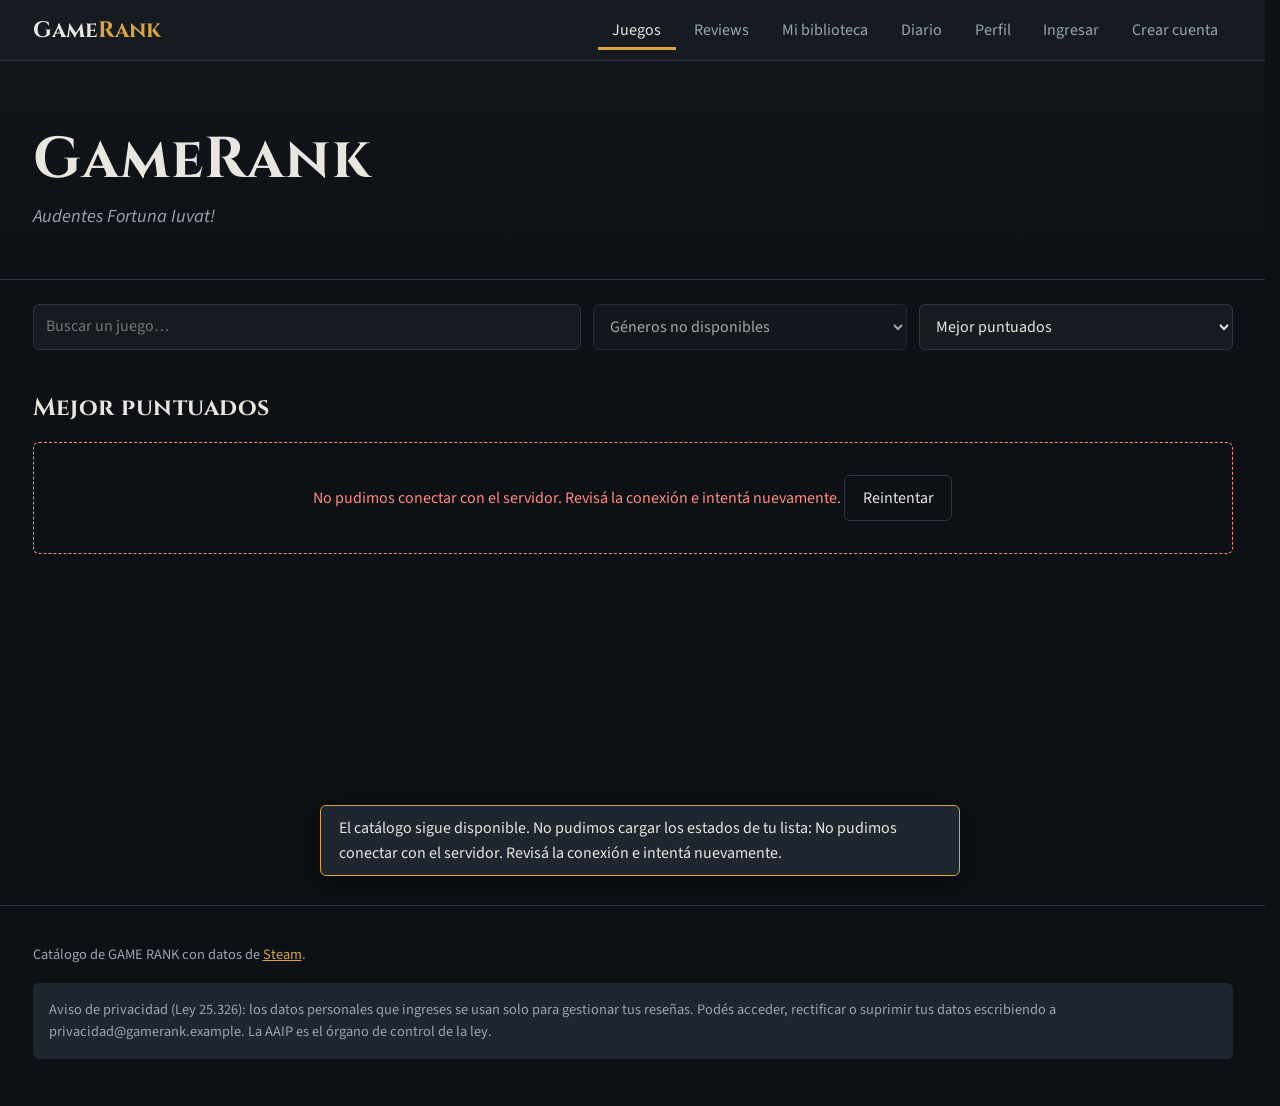
==== commit 937c60df: "Evitar saltos del navbar y del contenido al cambiar de pagina" ====
--- a/Gamerank_v3/index.html
+++ b/Gamerank_v3/index.html
@@ -6,11 +6,13 @@
   <meta name="description" content="GameRank: descubrí, puntuá y reseñá videojuegos.">
   <title>Juegos · GameRank</title>
   <link rel="preconnect" href="https://fonts.googleapis.com">
-  <link href="https://fonts.googleapis.com/css2?family=Cinzel:wght@600;700&family=Source+Sans+3:wght@400;600&display=swap" rel="stylesheet">
+  <link rel="preconnect" href="https://fonts.gstatic.com" crossorigin>
+  <link href="https://fonts.googleapis.com/css2?family=Cinzel:wght@600;700&family=Source+Sans+3:wght@400;600&display=optional" rel="stylesheet">
   <link rel="stylesheet" href="css/styles.css">
   <link rel="stylesheet" href="css/auth.css">
 </head>
 <body>
+  <script src="js/app.js"></script>
   <main>
     <section class="hero">
       <div class="container">
@@ -48,7 +50,6 @@
     </div>
   </footer>
 
-  <script src="js/app.js"></script>
   <script src="js/api.js"></script>
   <script src="js/auth.js"></script>
   <script src="js/catalogo.js"></script>
--- a/Gamerank_v3/css/styles.css
+++ b/Gamerank_v3/css/styles.css
@@ -10,7 +10,8 @@
   --radius: 6px;
 }
 *, *::before, *::after { box-sizing: border-box; }
-html { scroll-behavior: smooth; }
+html { scroll-behavior: smooth; scrollbar-gutter: stable; }
+main { min-height: calc(100vh - 3.5rem); }
 body {
   margin: 0; background: var(--bg); color: var(--text);
   font-family: 'Source Sans 3', 'Trebuchet MS', sans-serif; line-height: 1.55;
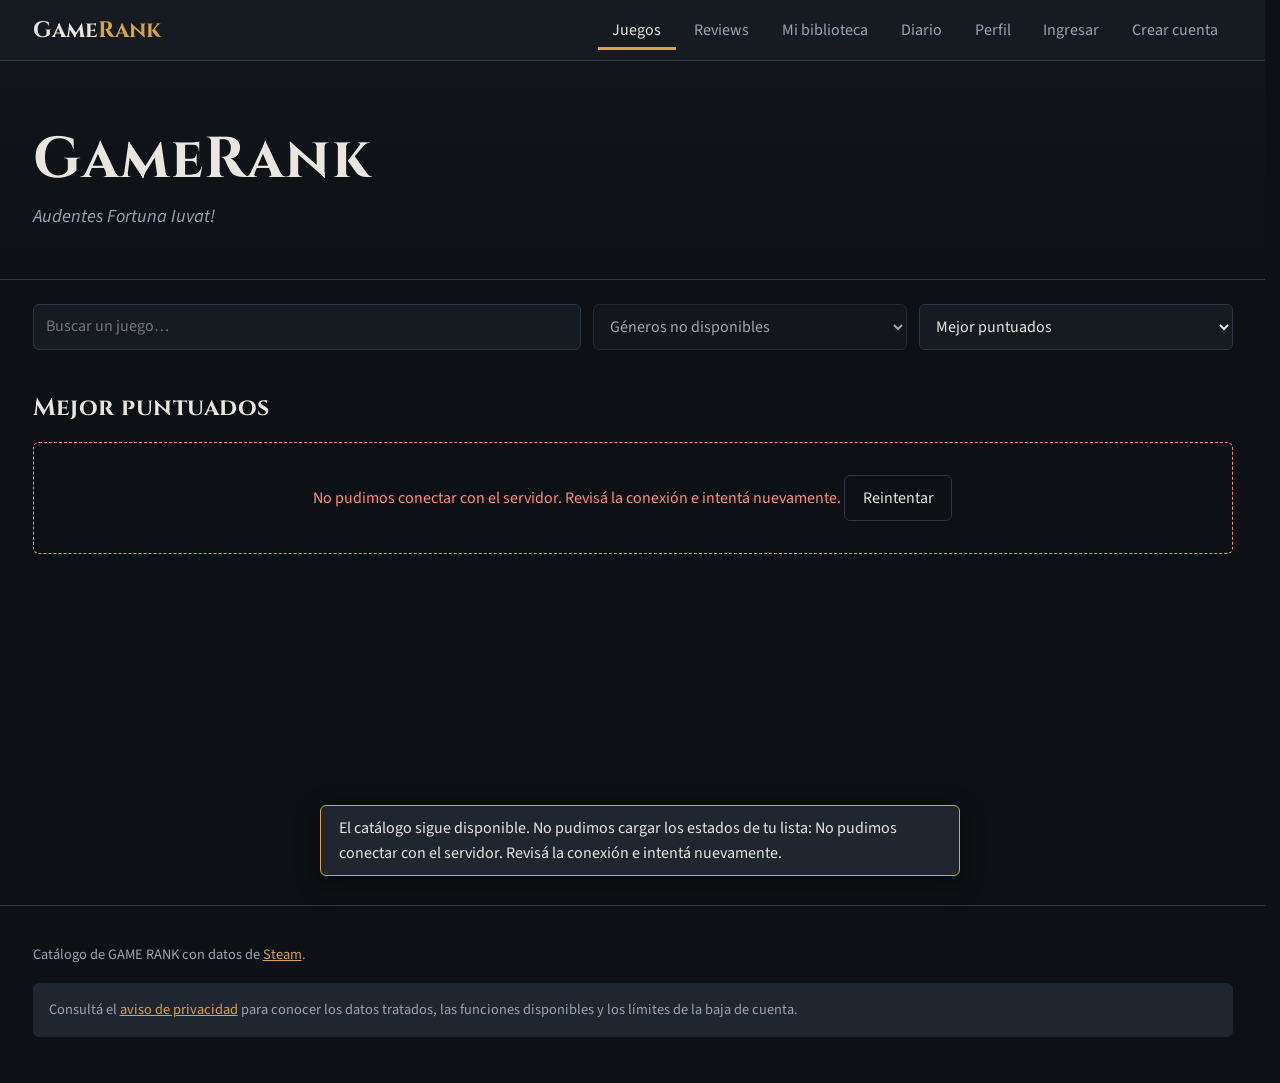
==== commit 51a8f105: "Actualizar avisos de privacidad y aclarar restricciones de baja de usuarios" ====
--- a/Gamerank_v3/index.html
+++ b/Gamerank_v3/index.html
@@ -46,7 +46,7 @@
   <footer class="site-footer">
     <div class="container">
       <p>Catálogo de GAME RANK con datos de <a href="https://store.steampowered.com" target="_blank" rel="noopener">Steam</a>.</p>
-      <p class="privacy">Aviso de privacidad (Ley 25.326): los datos personales que ingreses se usan solo para gestionar tus reseñas. Podés acceder, rectificar o suprimir tus datos escribiendo a privacidad@gamerank.example. La AAIP es el órgano de control de la ley.</p>
+      <p class="privacy">Consultá el <a href="reviews.html#privacidad">aviso de privacidad</a> para conocer los datos tratados, las funciones disponibles y los límites de la baja de cuenta.</p>
     </div>
   </footer>
 
--- a/Gamerank_v3/css/styles.css
+++ b/Gamerank_v3/css/styles.css
@@ -43,6 +43,8 @@
 .hero p { margin: .5rem 0 0; font-style: italic; color: var(--muted); font-size: 1.15rem; }
 
 .toolbar { display: flex; flex-wrap: wrap; gap: .75rem; padding-block: 1.5rem; }
+.btn-link { background: none; border: 0; padding: 0; font: inherit; color: var(--gold); text-decoration: underline; cursor: pointer; }
+.fin-catalogo { text-align: center; }
 input, select, textarea, button { font: inherit; }
 input[type="search"], input[type="text"], input[type="email"], .field input[type="password"], select, textarea {
   background: var(--surface); color: var(--text); border: 1px solid var(--line);
@@ -135,3 +137,21 @@
 .grid.compact { grid-template-columns: repeat(auto-fill, minmax(170px, 1fr)); }
 .aviso-flotante { position: fixed; left: 50%; bottom: 1.5rem; transform: translateX(-50%); z-index: 20; margin: 0; max-width: calc(100% - 2rem); background: var(--surface-2); border: 1px solid var(--gold); color: var(--text); padding: .6rem 1.1rem; border-radius: var(--radius); box-shadow: 0 6px 24px rgba(0,0,0,.45); }
 .aviso-flotante:empty { display: none; }
+
+.card-link { color: inherit; text-decoration: none; }
+.card-link:hover { color: var(--gold); }
+.volver { margin: 1.5rem 0 1rem; }
+.volver a { text-decoration: none; }
+.ficha { display: grid; grid-template-columns: minmax(260px, 460px) 1fr; gap: 2rem; align-items: start; padding-bottom: 2rem; }
+.ficha-portada { width: 100%; aspect-ratio: 460/215; object-fit: cover; border-radius: var(--radius); border: 1px solid var(--line); background: var(--surface-2); }
+.ficha-info h1 { margin: 0 0 .5rem; font-size: clamp(1.6rem, 4vw, 2.4rem); }
+.ficha-puntaje { margin: 0 0 1rem; font-size: 1.1rem; }
+.ficha-sinopsis { margin: 0 0 1.25rem; }
+.ficha-datos { display: grid; grid-template-columns: max-content 1fr; gap: .4rem 1rem; margin: 0 0 1rem; }
+.ficha-datos dt { color: var(--muted); }
+.ficha-datos dd { margin: 0; }
+.ficha-info .card-actions { align-items: center; }
+.ficha-info .card-actions .btn { flex: 0 1 auto; }
+.ficha-info .card-actions select { flex: 0 1 260px; width: auto; }
+.ficha-resenas { border-top: 1px solid var(--line); padding: 1.5rem 0 2rem; }
+@media (max-width: 800px) { .ficha { grid-template-columns: 1fr; } }
